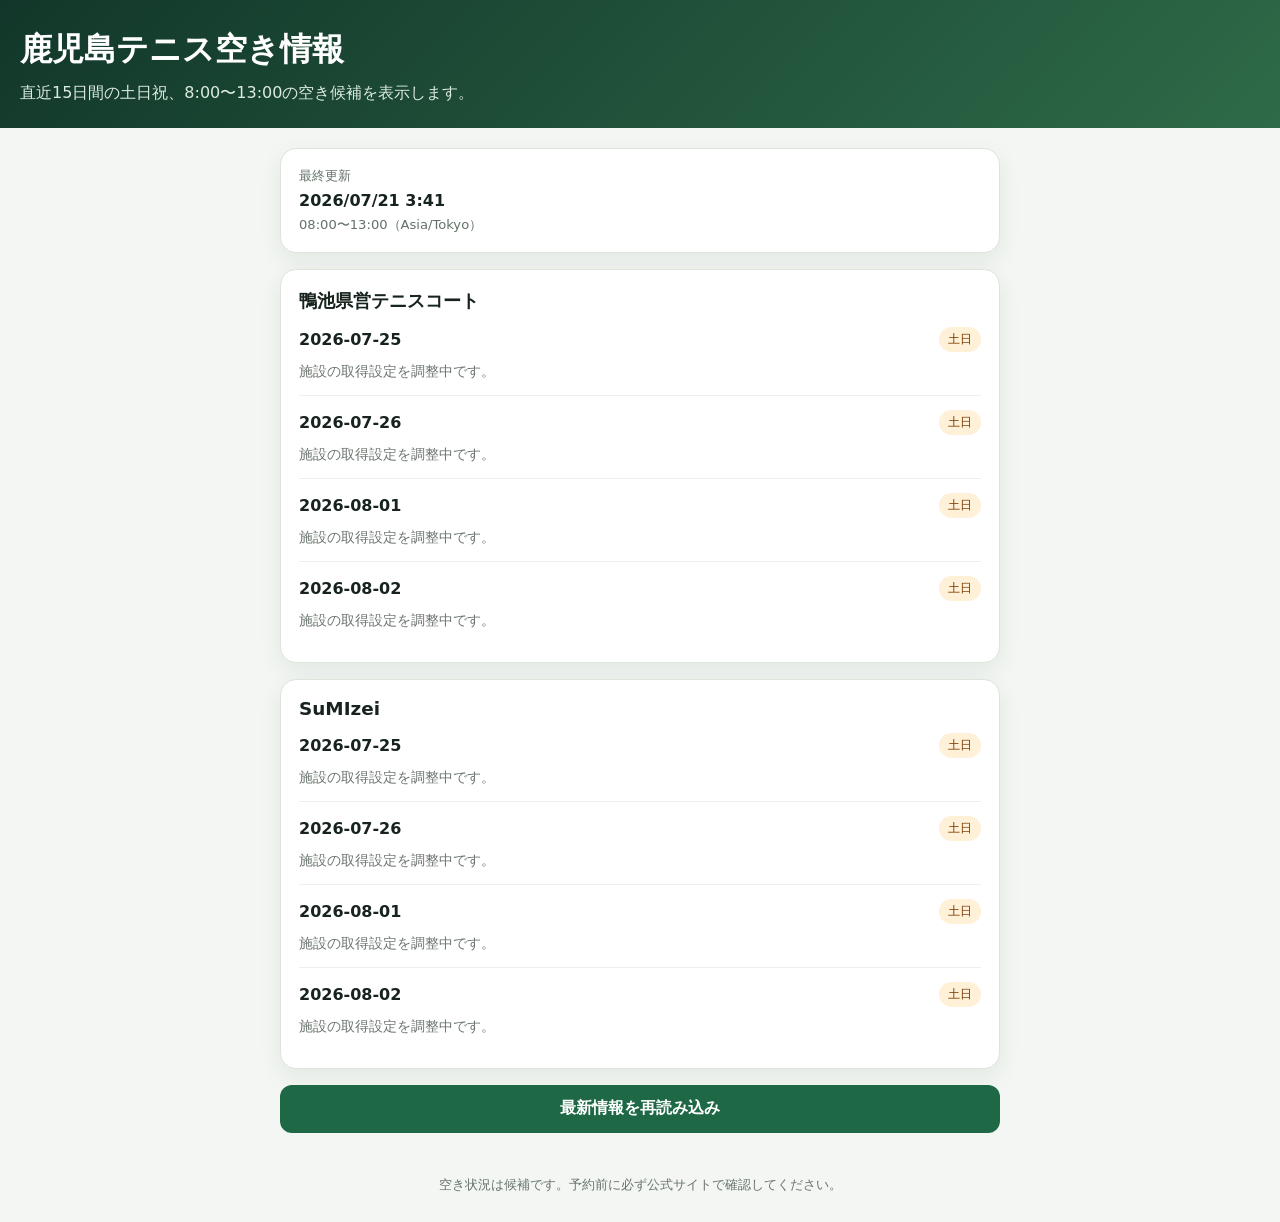
==== index.html @ cabf70a2 "feat: add availability monitoring foundation" ====
<!doctype html>
<html lang="ja">
  <head>
    <meta charset="utf-8">
    <meta name="viewport" content="width=device-width, initial-scale=1">
    <meta name="theme-color" content="#12372a">
    <title>鹿児島テニス空き情報</title>
    <style>
      :root {
        color-scheme: light;
        font-family: system-ui, -apple-system, BlinkMacSystemFont, "Segoe UI", sans-serif;
        background: #f3f6f2;
        color: #17231d;
      }

      * { box-sizing: border-box; }
      body { margin: 0; }
      header {
        padding: 28px 20px 22px;
        color: white;
        background: linear-gradient(135deg, #12372a, #2e6a48);
      }
      h1 { margin: 0 0 8px; font-size: clamp(1.45rem, 6vw, 2rem); }
      header p { margin: 0; color: #dcebe1; line-height: 1.6; }
      main { width: min(100% - 28px, 720px); margin: 20px auto 44px; }
      .summary, .facility, .notice {
        margin-bottom: 16px;
        padding: 18px;
        border: 1px solid #dce4dc;
        border-radius: 16px;
        background: white;
        box-shadow: 0 8px 24px rgb(18 55 42 / 7%);
      }
      .summary { display: grid; gap: 6px; }
      .label { color: #637168; font-size: .82rem; }
      .facility h2 { margin: 0 0 14px; font-size: 1.15rem; }
      .date-block { padding: 14px 0; border-top: 1px solid #edf0ed; }
      .date-block:first-of-type { padding-top: 0; border-top: 0; }
      .date-title { display: flex; align-items: center; justify-content: space-between; gap: 8px; }
      .date-title h3 { margin: 0; font-size: 1rem; }
      .badge {
        flex: none;
        padding: 4px 9px;
        border-radius: 999px;
        color: #7a3b00;
        background: #fff0d8;
        font-size: .75rem;
      }
      .slots { display: grid; gap: 8px; margin-top: 10px; }
      .slot {
        display: block;
        padding: 12px;
        border-radius: 12px;
        color: #12372a;
        background: #eaf6ed;
        text-decoration: none;
      }
      .slot strong { display: block; margin-bottom: 4px; }
      .empty, .status { margin: 10px 0 0; color: #6c756f; font-size: .9rem; }
      .error { color: #a52828; }
      button {
        width: 100%;
        min-height: 48px;
        border: 0;
        border-radius: 12px;
        color: white;
        background: #1f6845;
        font: inherit;
        font-weight: 700;
        cursor: pointer;
      }
      footer { padding: 0 20px 28px; color: #69746d; text-align: center; font-size: .8rem; }
    </style>
  </head>
  <body>
    <header>
      <h1>鹿児島テニス空き情報</h1>
      <p>直近15日間の土日祝、8:00〜13:00の空き候補を表示します。</p>
    </header>
    <main>
      <section class="summary" aria-live="polite">
        <span class="label">最終更新</span>
        <strong id="updated">読み込み中…</strong>
        <span id="window" class="label"></span>
      </section>
      <div id="content"></div>
      <button id="reload" type="button">最新情報を再読み込み</button>
    </main>
    <footer>空き状況は候補です。予約前に必ず公式サイトで確認してください。</footer>

    <script>
      const content = document.querySelector("#content");
      const updated = document.querySelector("#updated");
      const windowLabel = document.querySelector("#window");

      function element(tag, className, text) {
        const node = document.createElement(tag);
        if (className) node.className = className;
        if (text !== undefined) node.textContent = text;
        return node;
      }

      function renderDate(dateEntry) {
        const block = element("section", "date-block");
        const heading = element("div", "date-title");
        heading.append(element("h3", "", dateEntry.date));
        heading.append(element(
          "span",
          "badge",
          dateEntry.holiday_name || (dateEntry.day_type === "weekend" ? "土日" : "対象日")
        ));
        block.append(heading);

        if (dateEntry.status === "error") {
          block.append(element("p", "status error", `取得エラー: ${dateEntry.message || "詳細不明"}`));
          return block;
        }
        if (dateEntry.status === "selector_pending") {
          block.append(element("p", "status", "施設の取得設定を調整中です。"));
          return block;
        }
        if (!dateEntry.slots?.length) {
          block.append(element("p", "empty", "対象時間帯の空き候補はありません。"));
          return block;
        }

        const slots = element("div", "slots");
        dateEntry.slots.forEach((slot) => {
          const link = element("a", "slot");
          link.href = slot.booking_url;
          link.target = "_blank";
          link.rel = "noopener noreferrer";
          link.append(element("strong", "", `${slot.start}〜${slot.end}`));
          link.append(document.createTextNode(slot.court || "コート情報を見る"));
          slots.append(link);
        });
        block.append(slots);
        return block;
      }

      function render(data) {
        content.replaceChildren();
        updated.textContent = data.generated_at
          ? new Intl.DateTimeFormat("ja-JP", { dateStyle: "medium", timeStyle: "short" })
              .format(new Date(data.generated_at))
          : "まだ更新されていません";
        windowLabel.textContent = `${data.window.start}〜${data.window.end}（${data.window.timezone}）`;

        data.facilities.forEach((facility) => {
          const card = element("article", "facility");
          card.append(element("h2", "", facility.name));
          if (!facility.dates?.length) {
            card.append(element("p", "empty", "対象日のデータはまだありません。"));
          } else {
            facility.dates.forEach((entry) => card.append(renderDate(entry)));
          }
          content.append(card);
        });
      }

      async function loadAvailability() {
        updated.textContent = "読み込み中…";
        try {
          const response = await fetch(`data/availability.json?t=${Date.now()}`, { cache: "no-store" });
          if (!response.ok) throw new Error(`HTTP ${response.status}`);
          render(await response.json());
        } catch (error) {
          content.replaceChildren(element("p", "notice error", `データを読み込めませんでした: ${error.message}`));
          updated.textContent = "取得失敗";
        }
      }

      document.querySelector("#reload").addEventListener("click", loadAvailability);
      loadAvailability();
    </script>
  </body>
</html>
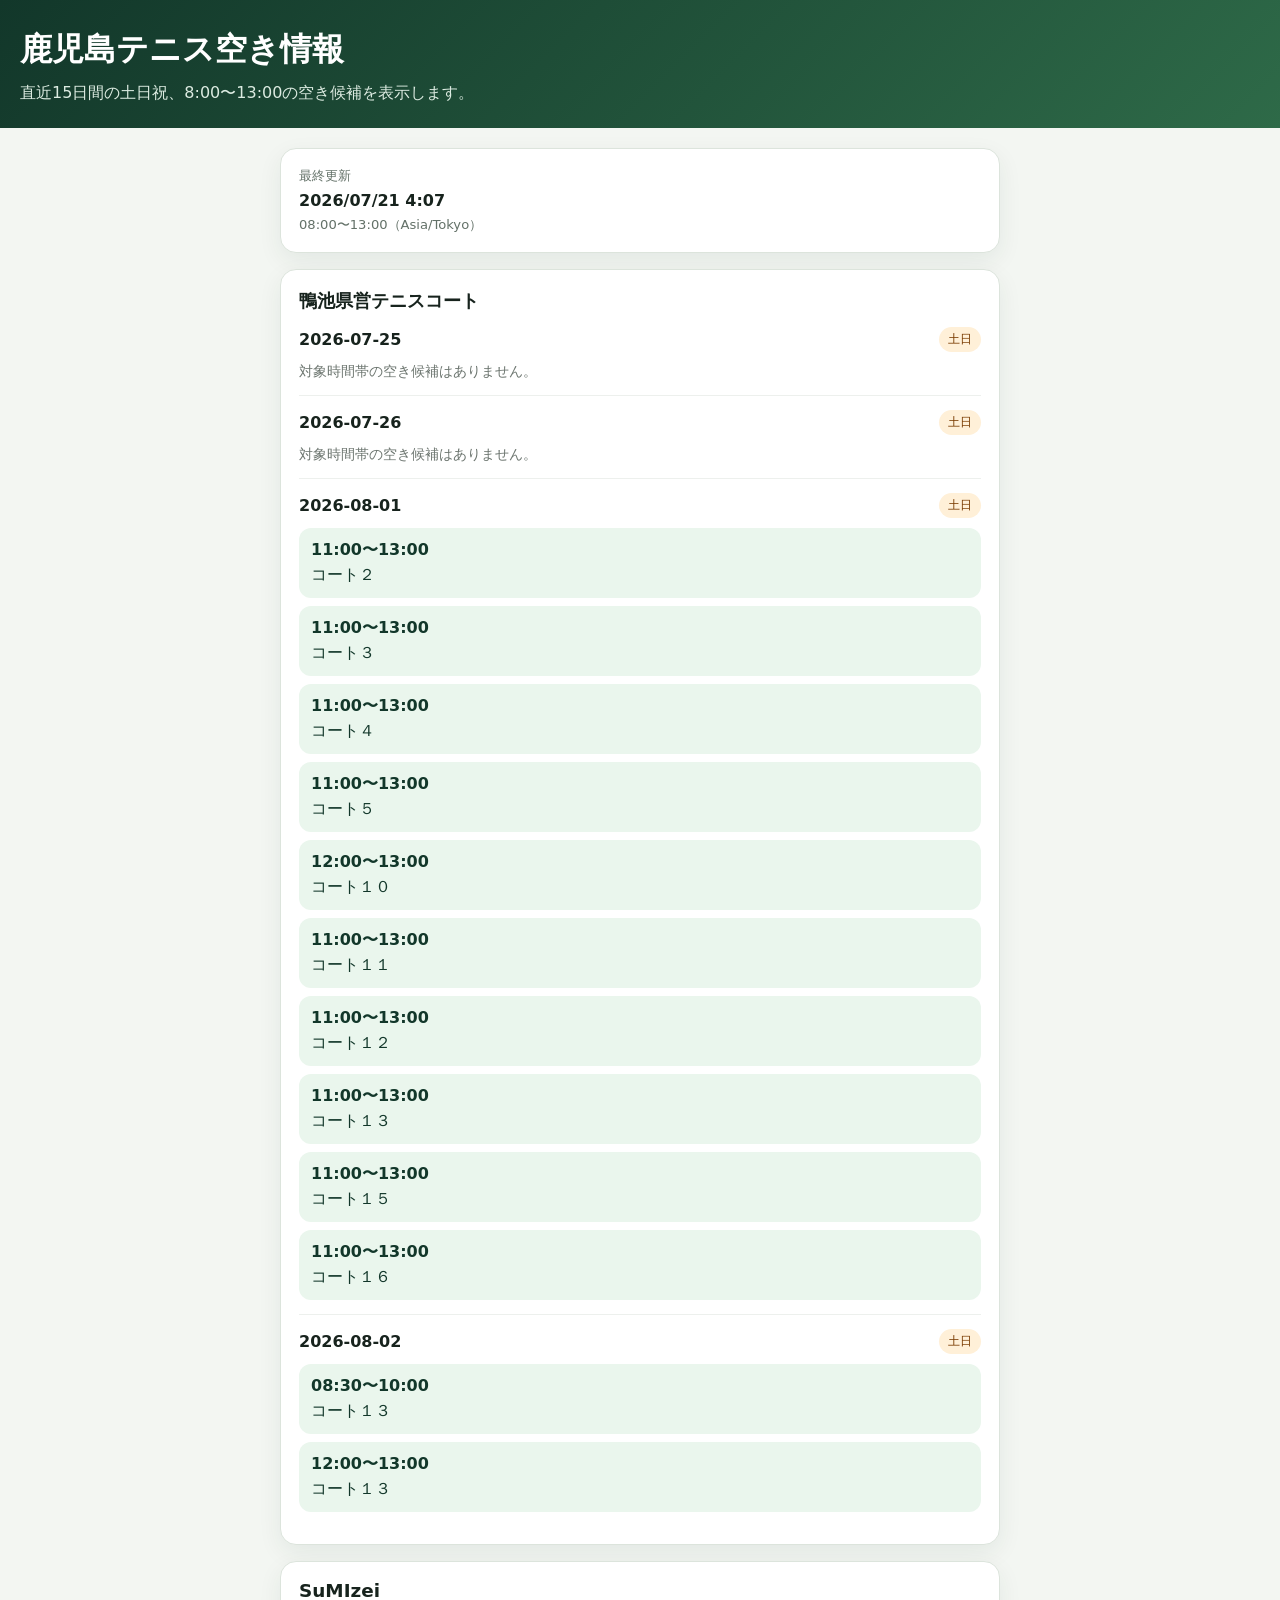
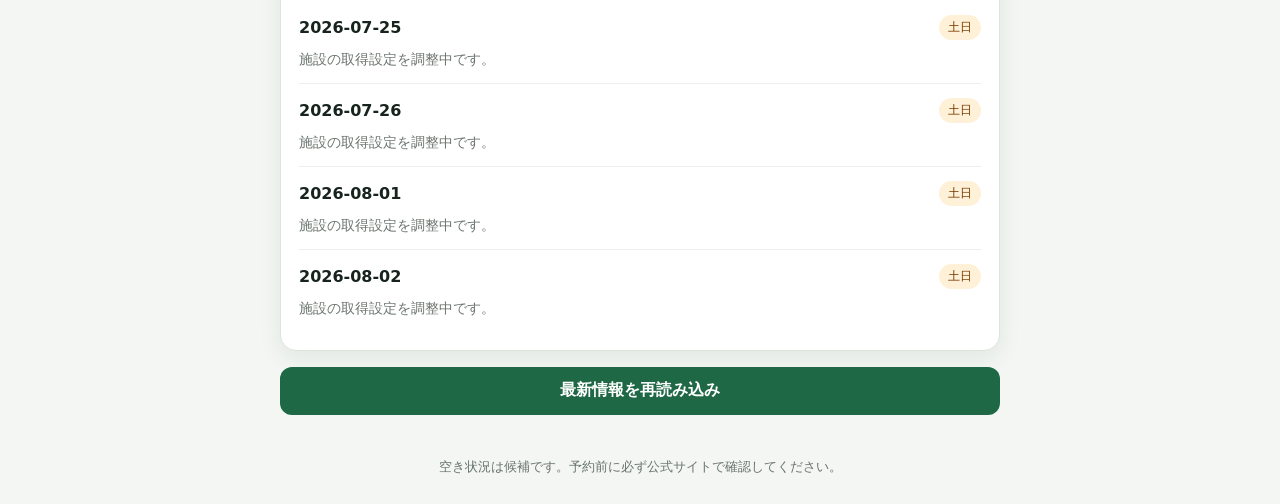
==== commit 9c52e037: "feat: implement Kamoike prefectural scraper" ====
--- a/index.html
+++ b/index.html
@@ -112,26 +112,37 @@
         block.append(heading);
 
         if (dateEntry.status === "error") {
-          block.append(element("p", "status error", `取得エラー: ${dateEntry.message || "詳細不明"}`));
+          block.append(element(
+            "p",
+            "status error",
+            `取得エラー: ${dateEntry.error_message || dateEntry.message || "詳細不明"}`
+          ));
           return block;
         }
         if (dateEntry.status === "selector_pending") {
           block.append(element("p", "status", "施設の取得設定を調整中です。"));
           return block;
         }
-        if (!dateEntry.slots?.length) {
+        const availability = dateEntry.availability || dateEntry.slots || [];
+        if (!availability.length) {
           block.append(element("p", "empty", "対象時間帯の空き候補はありません。"));
           return block;
         }
 
         const slots = element("div", "slots");
-        dateEntry.slots.forEach((slot) => {
+        availability.forEach((slot) => {
           const link = element("a", "slot");
-          link.href = slot.booking_url;
+          link.href = slot.reservation_url || slot.booking_url;
           link.target = "_blank";
           link.rel = "noopener noreferrer";
-          link.append(element("strong", "", `${slot.start}〜${slot.end}`));
-          link.append(document.createTextNode(slot.court || "コート情報を見る"));
+          link.append(element(
+            "strong",
+            "",
+            `${slot.start_time || slot.start}〜${slot.end_time || slot.end}`
+          ));
+          link.append(document.createTextNode(
+            slot.court_name || slot.court || "コート情報を見る"
+          ));
           slots.append(link);
         });
         block.append(slots);
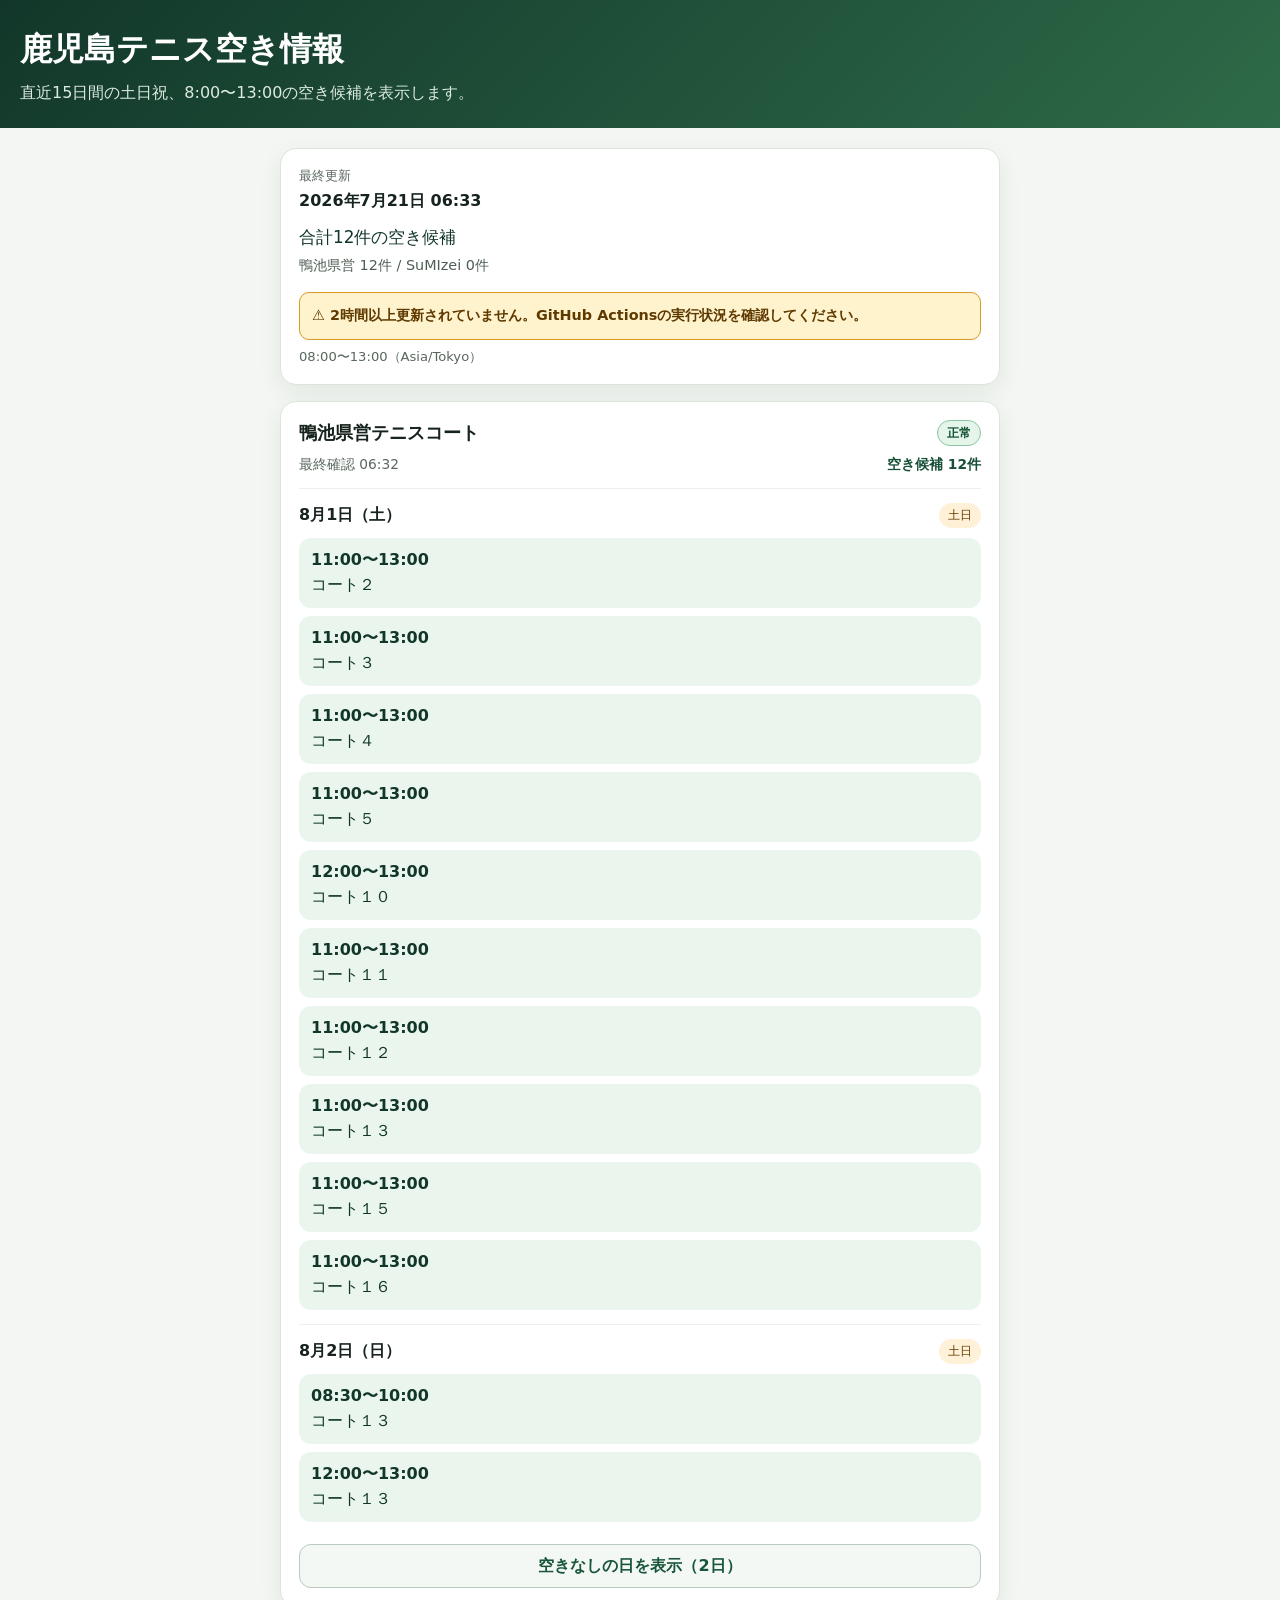
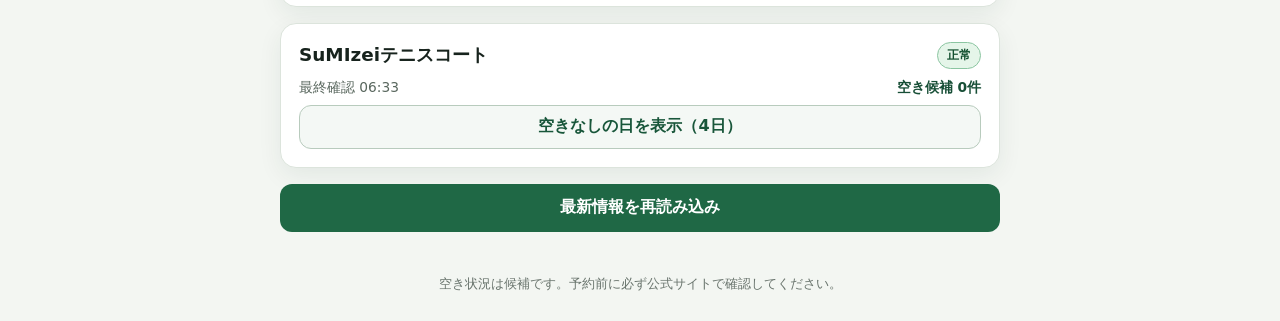
==== commit 3d1ffa00: "feat: improve availability page usability" ====
--- a/index.html
+++ b/index.html
@@ -14,7 +14,7 @@
       }
 
       * { box-sizing: border-box; }
-      body { margin: 0; }
+      body { margin: 0; overflow-x: hidden; }
       header {
         padding: 28px 20px 22px;
         color: white;
@@ -22,8 +22,9 @@
       }
       h1 { margin: 0 0 8px; font-size: clamp(1.45rem, 6vw, 2rem); }
       header p { margin: 0; color: #dcebe1; line-height: 1.6; }
-      main { width: min(100% - 28px, 720px); margin: 20px auto 44px; }
+      main { width: min(calc(100% - 28px), 720px); margin: 20px auto 44px; }
       .summary, .facility, .notice {
+        min-width: 0;
         margin-bottom: 16px;
         padding: 18px;
         border: 1px solid #dce4dc;
@@ -32,32 +33,77 @@
         box-shadow: 0 8px 24px rgb(18 55 42 / 7%);
       }
       .summary { display: grid; gap: 6px; }
-      .label { color: #637168; font-size: .82rem; }
-      .facility h2 { margin: 0 0 14px; font-size: 1.15rem; }
+      .label { color: #59675e; font-size: .82rem; }
+      .summary-count { margin: 8px 0 0; color: #12372a; font-size: 1.05rem; }
+      .summary-breakdown { margin: 0; color: #4f5e54; font-size: .9rem; line-height: 1.5; }
+      .freshness-warning {
+        margin: 10px 0 2px;
+        padding: 12px;
+        border: 1px solid #d89a21;
+        border-radius: 10px;
+        color: #5f3a00;
+        background: #fff3cd;
+        font-size: .9rem;
+        font-weight: 700;
+        line-height: 1.5;
+      }
+      .freshness-warning[hidden] { display: none; }
+      .facility-header { display: flex; align-items: flex-start; justify-content: space-between; gap: 12px; }
+      .facility-header h2 { min-width: 0; margin: 0; font-size: 1.15rem; overflow-wrap: anywhere; }
+      .facility-summary {
+        display: flex;
+        flex-wrap: wrap;
+        justify-content: space-between;
+        gap: 6px 12px;
+        margin-top: 10px;
+        color: #59675e;
+        font-size: .86rem;
+      }
+      .availability-count { color: #184f37; }
+      .status-badge {
+        flex: none;
+        padding: 5px 9px;
+        border: 1px solid transparent;
+        border-radius: 999px;
+        font-size: .76rem;
+        font-weight: 700;
+        line-height: 1.2;
+      }
+      .status-normal { border-color: #8bc5a1; color: #12502f; background: #e5f5e9; }
+      .status-partial-error, .status-selector-pending {
+        border-color: #e2ae4b;
+        color: #684000;
+        background: #fff1cf;
+      }
+      .status-error { border-color: #e0a2a2; color: #842020; background: #fde7e7; }
       .date-block { padding: 14px 0; border-top: 1px solid #edf0ed; }
-      .date-block:first-of-type { padding-top: 0; border-top: 0; }
+      .facility-summary + .date-block,
+      .facility-summary + .empty-days-container > .date-block:first-child { margin-top: 14px; }
       .date-title { display: flex; align-items: center; justify-content: space-between; gap: 8px; }
       .date-title h3 { margin: 0; font-size: 1rem; }
       .badge {
         flex: none;
         padding: 4px 9px;
         border-radius: 999px;
-        color: #7a3b00;
+        color: #684000;
         background: #fff0d8;
         font-size: .75rem;
       }
       .slots { display: grid; gap: 8px; margin-top: 10px; }
       .slot {
         display: block;
+        min-width: 0;
         padding: 12px;
         border-radius: 12px;
         color: #12372a;
         background: #eaf6ed;
         text-decoration: none;
-      }
+        overflow-wrap: anywhere;
+      }
+      .slot:hover { background: #dff0e4; }
       .slot strong { display: block; margin-bottom: 4px; }
-      .empty, .status { margin: 10px 0 0; color: #6c756f; font-size: .9rem; }
-      .error { color: #a52828; }
+      .empty, .status { margin: 10px 0 0; color: #5e6962; font-size: .9rem; line-height: 1.5; }
+      .error { color: #982525; }
       button {
         width: 100%;
         min-height: 48px;
@@ -69,7 +115,23 @@
         font-weight: 700;
         cursor: pointer;
       }
+      button:hover { background: #18583a; }
+      button:disabled { cursor: wait; opacity: .7; }
+      button:focus-visible, .slot:focus-visible { outline: 3px solid #e1a72f; outline-offset: 3px; }
+      .empty-days-toggle {
+        min-height: 44px;
+        margin-top: 8px;
+        border: 1px solid #b8cbbd;
+        color: #18563a;
+        background: #f4f8f5;
+      }
+      .empty-days-toggle:hover { background: #e8f1eb; }
+      .empty-days-container[hidden] { display: none; }
       footer { padding: 0 20px 28px; color: #69746d; text-align: center; font-size: .8rem; }
+
+      @media (prefers-reduced-motion: reduce) {
+        *, *::before, *::after { scroll-behavior: auto !important; transition: none !important; }
+      }
     </style>
   </head>
   <body>
@@ -78,9 +140,12 @@
       <p>直近15日間の土日祝、8:00〜13:00の空き候補を表示します。</p>
     </header>
     <main>
-      <section class="summary" aria-live="polite">
+      <section class="summary">
         <span class="label">最終更新</span>
         <strong id="updated">読み込み中…</strong>
+        <p id="total-availability" class="summary-count"></p>
+        <p id="facility-counts" class="summary-breakdown"></p>
+        <p id="freshness-warning" class="freshness-warning" aria-live="polite" role="status" hidden></p>
         <span id="window" class="label"></span>
       </section>
       <div id="content"></div>
@@ -88,10 +153,160 @@
     </main>
     <footer>空き状況は候補です。予約前に必ず公式サイトで確認してください。</footer>
 
+    <script id="page-utils">
+      globalThis.AvailabilityPage = (() => {
+        "use strict";
+
+        const FRESHNESS_DELAYED_MINUTES = 60;
+        const FRESHNESS_STALE_MINUTES = 120;
+        const JAPANESE_WEEKDAYS = ["日", "月", "火", "水", "木", "金", "土"];
+
+        function availabilityForDate(dateEntry) {
+          if (!dateEntry || dateEntry.status !== "success") return [];
+          const slots = dateEntry.availability || dateEntry.slots;
+          return Array.isArray(slots) ? slots : [];
+        }
+
+        function countAvailability(facility) {
+          const dates = Array.isArray(facility?.dates) ? facility.dates : [];
+          return dates.reduce((total, entry) => total + availabilityForDate(entry).length, 0);
+        }
+
+        function summarizeFacility(facility) {
+          const dates = Array.isArray(facility?.dates) ? facility.dates : [];
+          const successCount = dates.filter((entry) => entry.status === "success").length;
+          const errorCount = dates.filter((entry) => entry.status === "error").length;
+          const selectorPendingCount = dates.filter((entry) => entry.status === "selector_pending").length;
+          let status = "normal";
+          let statusLabel = "正常";
+
+          if (selectorPendingCount > 0) {
+            status = "selector_pending";
+            statusLabel = "設定調整中";
+          } else if (!dates.length || errorCount === dates.length) {
+            status = "error";
+            statusLabel = "取得エラー";
+          } else if (errorCount > 0 || successCount !== dates.length) {
+            status = "partial_error";
+            statusLabel = "一部取得エラー";
+          }
+
+          const checkedEntries = dates
+            .map((entry) => ({ value: entry.checked_at, time: Date.parse(entry.checked_at) }))
+            .filter((entry) => entry.value && Number.isFinite(entry.time));
+          const latest = checkedEntries.reduce(
+            (current, entry) => (!current || entry.time > current.time ? entry : current),
+            null
+          );
+
+          return {
+            status,
+            statusLabel,
+            latestCheckedAt: latest?.value || null,
+            availabilityCount: countAvailability(facility),
+            successCount,
+            errorCount,
+            selectorPendingCount
+          };
+        }
+
+        function summarizeAllFacilities(data) {
+          const facilities = Array.isArray(data?.facilities) ? data.facilities : [];
+          const summaries = facilities.map((facility) => ({
+            facility,
+            summary: summarizeFacility(facility)
+          }));
+          return {
+            totalAvailability: summaries.reduce(
+              (total, item) => total + item.summary.availabilityCount,
+              0
+            ),
+            facilities: summaries
+          };
+        }
+
+        function formatJapaneseDate(dateString, holidayName) {
+          const match = /^(\d{4})-(\d{2})-(\d{2})$/.exec(dateString || "");
+          if (!match) return dateString || "日付不明";
+          const year = Number(match[1]);
+          const month = Number(match[2]);
+          const day = Number(match[3]);
+          const date = new Date(Date.UTC(year, month - 1, day));
+          if (
+            date.getUTCFullYear() !== year ||
+            date.getUTCMonth() !== month - 1 ||
+            date.getUTCDate() !== day
+          ) return dateString;
+          const weekday = JAPANESE_WEEKDAYS[date.getUTCDay()];
+          const parenthetical = holidayName ? `${weekday}・${holidayName}` : weekday;
+          return `${month}月${day}日（${parenthetical}）`;
+        }
+
+        function getFreshnessStatus(generatedAt, now = new Date()) {
+          const generatedTime = Date.parse(generatedAt);
+          const nowTime = now instanceof Date ? now.getTime() : new Date(now).getTime();
+          if (!generatedAt || !Number.isFinite(generatedTime) || !Number.isFinite(nowTime)) {
+            return {
+              level: "unknown",
+              ageMinutes: null,
+              message: "⚠ 最終更新時刻を確認できません。GitHub Actionsの実行状況を確認してください。"
+            };
+          }
+
+          const ageMinutes = Math.max(0, (nowTime - generatedTime) / 60000);
+          if (ageMinutes <= FRESHNESS_DELAYED_MINUTES) {
+            return { level: "fresh", ageMinutes, message: "" };
+          }
+          if (ageMinutes <= FRESHNESS_STALE_MINUTES) {
+            return {
+              level: "delayed",
+              ageMinutes,
+              message: "⚠ 更新が遅れています。GitHub Actionsの実行状況を確認してください。"
+            };
+          }
+          return {
+            level: "stale",
+            ageMinutes,
+            message: "⚠ 2時間以上更新されていません。GitHub Actionsの実行状況を確認してください。"
+          };
+        }
+
+        function partitionFacilityDates(facility) {
+          const dates = Array.isArray(facility?.dates) ? facility.dates : [];
+          return dates.reduce((parts, entry) => {
+            const isCollapsible = entry.status === "success" && availabilityForDate(entry).length === 0;
+            parts[isCollapsible ? "emptySuccess" : "alwaysVisible"].push(entry);
+            return parts;
+          }, { alwaysVisible: [], emptySuccess: [] });
+        }
+
+        return Object.freeze({
+          FRESHNESS_DELAYED_MINUTES,
+          FRESHNESS_STALE_MINUTES,
+          countAvailability,
+          summarizeFacility,
+          summarizeAllFacilities,
+          formatJapaneseDate,
+          getFreshnessStatus,
+          partitionFacilityDates
+        });
+      })();
+    </script>
     <script>
       const content = document.querySelector("#content");
       const updated = document.querySelector("#updated");
       const windowLabel = document.querySelector("#window");
+      const totalAvailability = document.querySelector("#total-availability");
+      const facilityCounts = document.querySelector("#facility-counts");
+      const freshnessWarning = document.querySelector("#freshness-warning");
+      const reloadButton = document.querySelector("#reload");
+      const {
+        summarizeFacility,
+        summarizeAllFacilities,
+        formatJapaneseDate,
+        getFreshnessStatus,
+        partitionFacilityDates
+      } = globalThis.AvailabilityPage;
 
       function element(tag, className, text) {
         const node = document.createElement(tag);
@@ -100,14 +315,39 @@
         return node;
       }
 
+      function formatTime(dateString) {
+        if (!dateString || !Number.isFinite(Date.parse(dateString))) return "時刻不明";
+        return new Intl.DateTimeFormat("ja-JP", {
+          hour: "2-digit",
+          minute: "2-digit",
+          hour12: false
+        }).format(new Date(dateString));
+      }
+
+      function formatGeneratedAt(dateString) {
+        if (!dateString || !Number.isFinite(Date.parse(dateString))) return "更新時刻不明";
+        return new Intl.DateTimeFormat("ja-JP", {
+          year: "numeric",
+          month: "long",
+          day: "numeric",
+          hour: "2-digit",
+          minute: "2-digit",
+          hour12: false
+        }).format(new Date(dateString));
+      }
+
+      function shortFacilityName(name) {
+        return (name || "施設名不明").replace(/テニスコート$/, "");
+      }
+
       function renderDate(dateEntry) {
         const block = element("section", "date-block");
         const heading = element("div", "date-title");
-        heading.append(element("h3", "", dateEntry.date));
+        heading.append(element("h3", "", formatJapaneseDate(dateEntry.date, dateEntry.holiday_name)));
         heading.append(element(
           "span",
           "badge",
-          dateEntry.holiday_name || (dateEntry.day_type === "weekend" ? "土日" : "対象日")
+          dateEntry.holiday_name ? "祝日" : (dateEntry.day_type === "weekend" ? "土日" : "対象日")
         ));
         block.append(heading);
 
@@ -149,28 +389,99 @@
         return block;
       }
 
+      function renderFacility(facility, index) {
+        const summary = summarizeFacility(facility);
+        const card = element("article", "facility");
+        const header = element("div", "facility-header");
+        header.append(element("h2", "", facility.name));
+        header.append(element(
+          "span",
+          `status-badge status-${summary.status.replaceAll("_", "-")}`,
+          summary.statusLabel
+        ));
+        card.append(header);
+
+        const facilitySummary = element("div", "facility-summary");
+        facilitySummary.append(element(
+          "span",
+          "",
+          `最終確認 ${formatTime(summary.latestCheckedAt)}`
+        ));
+        facilitySummary.append(element(
+          "strong",
+          "availability-count",
+          `空き候補 ${summary.availabilityCount}件`
+        ));
+        card.append(facilitySummary);
+
+        if (!facility.dates?.length) {
+          card.append(element("p", "empty", "対象日のデータはまだありません。"));
+          return card;
+        }
+
+        const { alwaysVisible, emptySuccess } = partitionFacilityDates(facility);
+        alwaysVisible.forEach((entry) => card.append(renderDate(entry)));
+
+        if (emptySuccess.length) {
+          const containerId = `empty-days-${index}`;
+          const emptyContainer = element("div", "empty-days-container");
+          emptyContainer.id = containerId;
+          emptyContainer.hidden = true;
+          emptySuccess.forEach((entry) => emptyContainer.append(renderDate(entry)));
+          card.append(emptyContainer);
+
+          const toggle = element(
+            "button",
+            "empty-days-toggle",
+            `空きなしの日を表示（${emptySuccess.length}日）`
+          );
+          toggle.type = "button";
+          toggle.setAttribute("aria-expanded", "false");
+          toggle.setAttribute("aria-controls", containerId);
+          toggle.addEventListener("click", () => {
+            const willExpand = toggle.getAttribute("aria-expanded") !== "true";
+            toggle.setAttribute("aria-expanded", String(willExpand));
+            emptyContainer.hidden = !willExpand;
+            toggle.textContent = willExpand
+              ? "空きなしの日を隠す"
+              : `空きなしの日を表示（${emptySuccess.length}日）`;
+          });
+          card.append(toggle);
+        }
+
+        return card;
+      }
+
       function render(data) {
         content.replaceChildren();
-        updated.textContent = data.generated_at
-          ? new Intl.DateTimeFormat("ja-JP", { dateStyle: "medium", timeStyle: "short" })
-              .format(new Date(data.generated_at))
-          : "まだ更新されていません";
-        windowLabel.textContent = `${data.window.start}〜${data.window.end}（${data.window.timezone}）`;
-
-        data.facilities.forEach((facility) => {
-          const card = element("article", "facility");
-          card.append(element("h2", "", facility.name));
-          if (!facility.dates?.length) {
-            card.append(element("p", "empty", "対象日のデータはまだありません。"));
-          } else {
-            facility.dates.forEach((entry) => card.append(renderDate(entry)));
-          }
-          content.append(card);
-        });
+        updated.textContent = formatGeneratedAt(data.generated_at);
+        const allSummary = summarizeAllFacilities(data);
+        totalAvailability.textContent = allSummary.totalAvailability > 0
+          ? `合計${allSummary.totalAvailability}件の空き候補`
+          : "現在、対象時間帯の空き候補はありません";
+        facilityCounts.textContent = allSummary.facilities
+          .map(({ facility, summary }) => `${shortFacilityName(facility.name)} ${summary.availabilityCount}件`)
+          .join(" / ");
+
+        const freshness = getFreshnessStatus(data.generated_at);
+        freshnessWarning.hidden = freshness.level === "fresh";
+        freshnessWarning.textContent = freshness.message;
+        freshnessWarning.dataset.level = freshness.level;
+
+        windowLabel.textContent = data.window
+          ? `${data.window.start}〜${data.window.end}（${data.window.timezone}）`
+          : "対象時間帯不明";
+
+        const facilities = Array.isArray(data.facilities) ? data.facilities : [];
+        facilities.forEach((facility, index) => content.append(renderFacility(facility, index)));
+        if (!facilities.length) {
+          content.append(element("p", "notice error", "施設データがありません。"));
+        }
       }
 
       async function loadAvailability() {
         updated.textContent = "読み込み中…";
+        reloadButton.disabled = true;
         try {
           const response = await fetch(`data/availability.json?t=${Date.now()}`, { cache: "no-store" });
           if (!response.ok) throw new Error(`HTTP ${response.status}`);
@@ -178,10 +489,17 @@
         } catch (error) {
           content.replaceChildren(element("p", "notice error", `データを読み込めませんでした: ${error.message}`));
           updated.textContent = "取得失敗";
-        }
-      }
-
-      document.querySelector("#reload").addEventListener("click", loadAvailability);
+          totalAvailability.textContent = "";
+          facilityCounts.textContent = "";
+          freshnessWarning.hidden = false;
+          freshnessWarning.textContent = "⚠ 最新データを確認できません。再読み込みしてください。";
+          freshnessWarning.dataset.level = "unknown";
+        } finally {
+          reloadButton.disabled = false;
+        }
+      }
+
+      reloadButton.addEventListener("click", loadAvailability);
       loadAvailability();
     </script>
   </body>
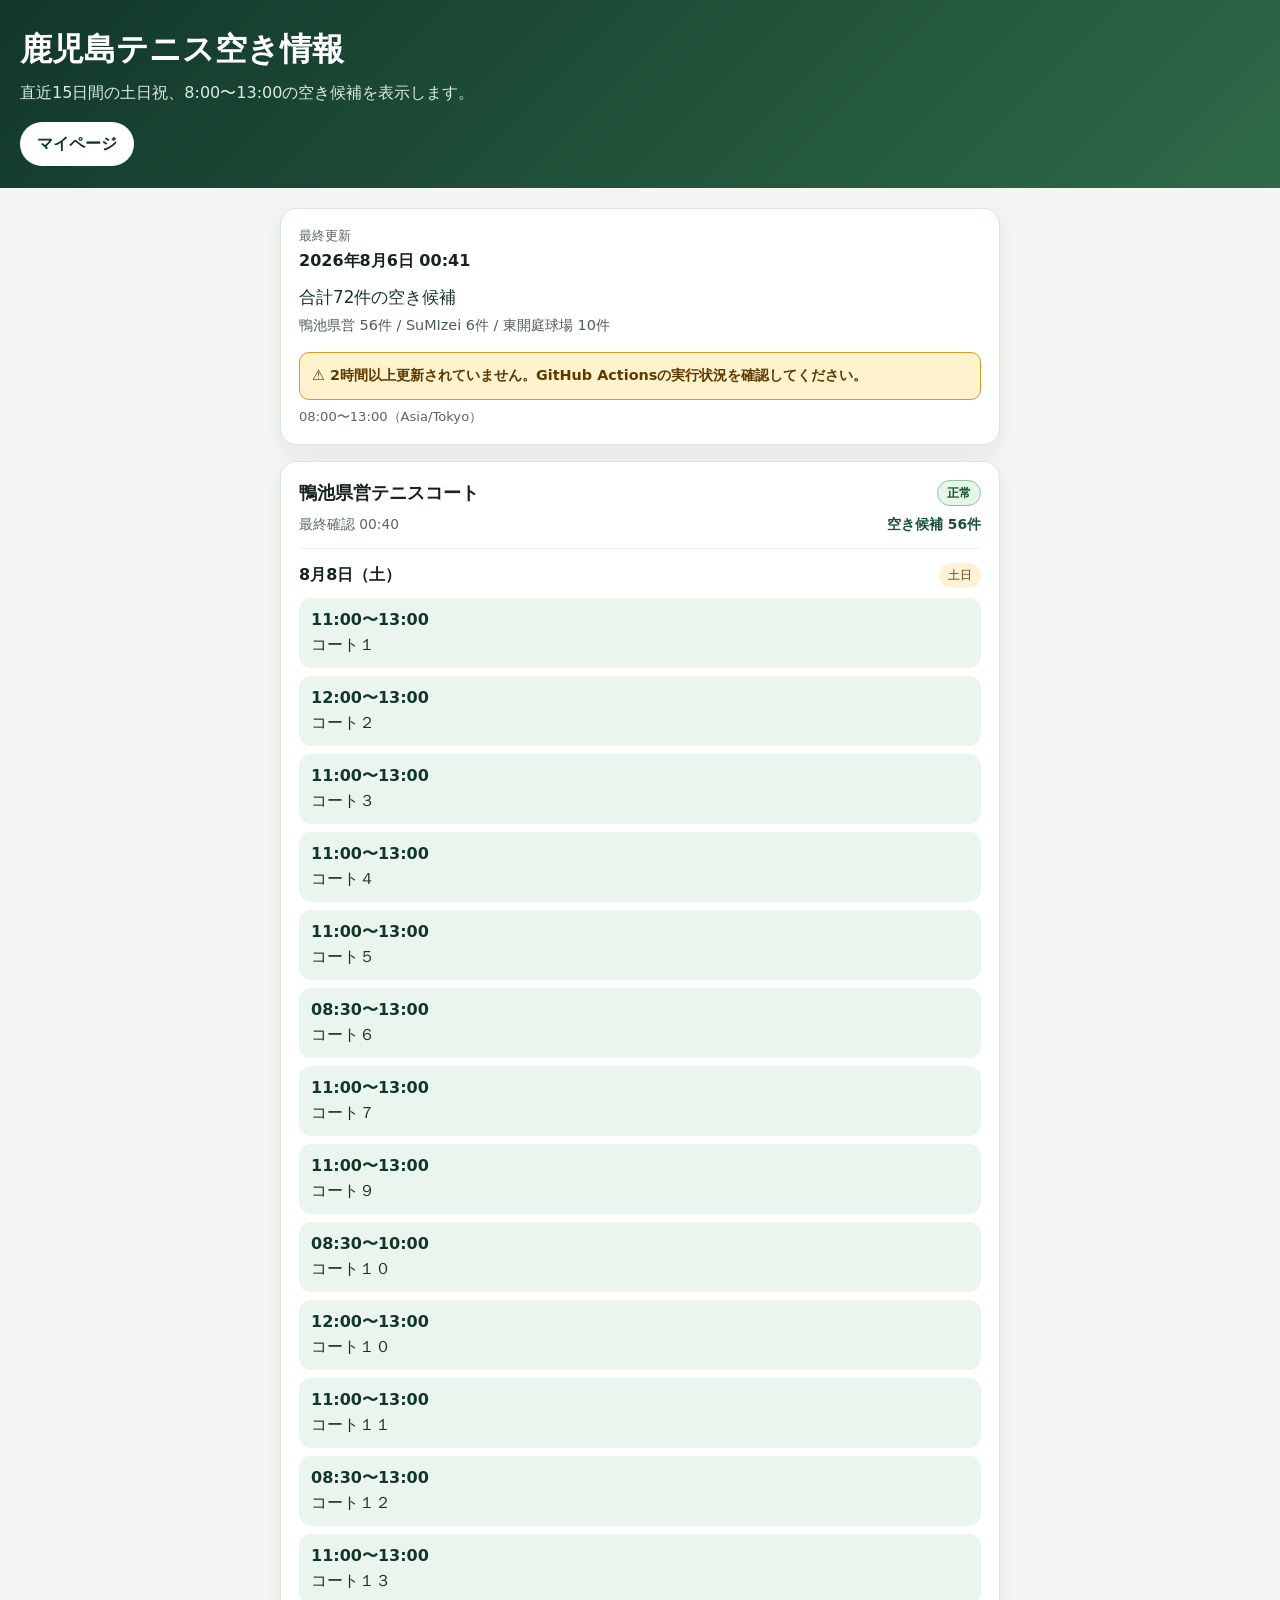
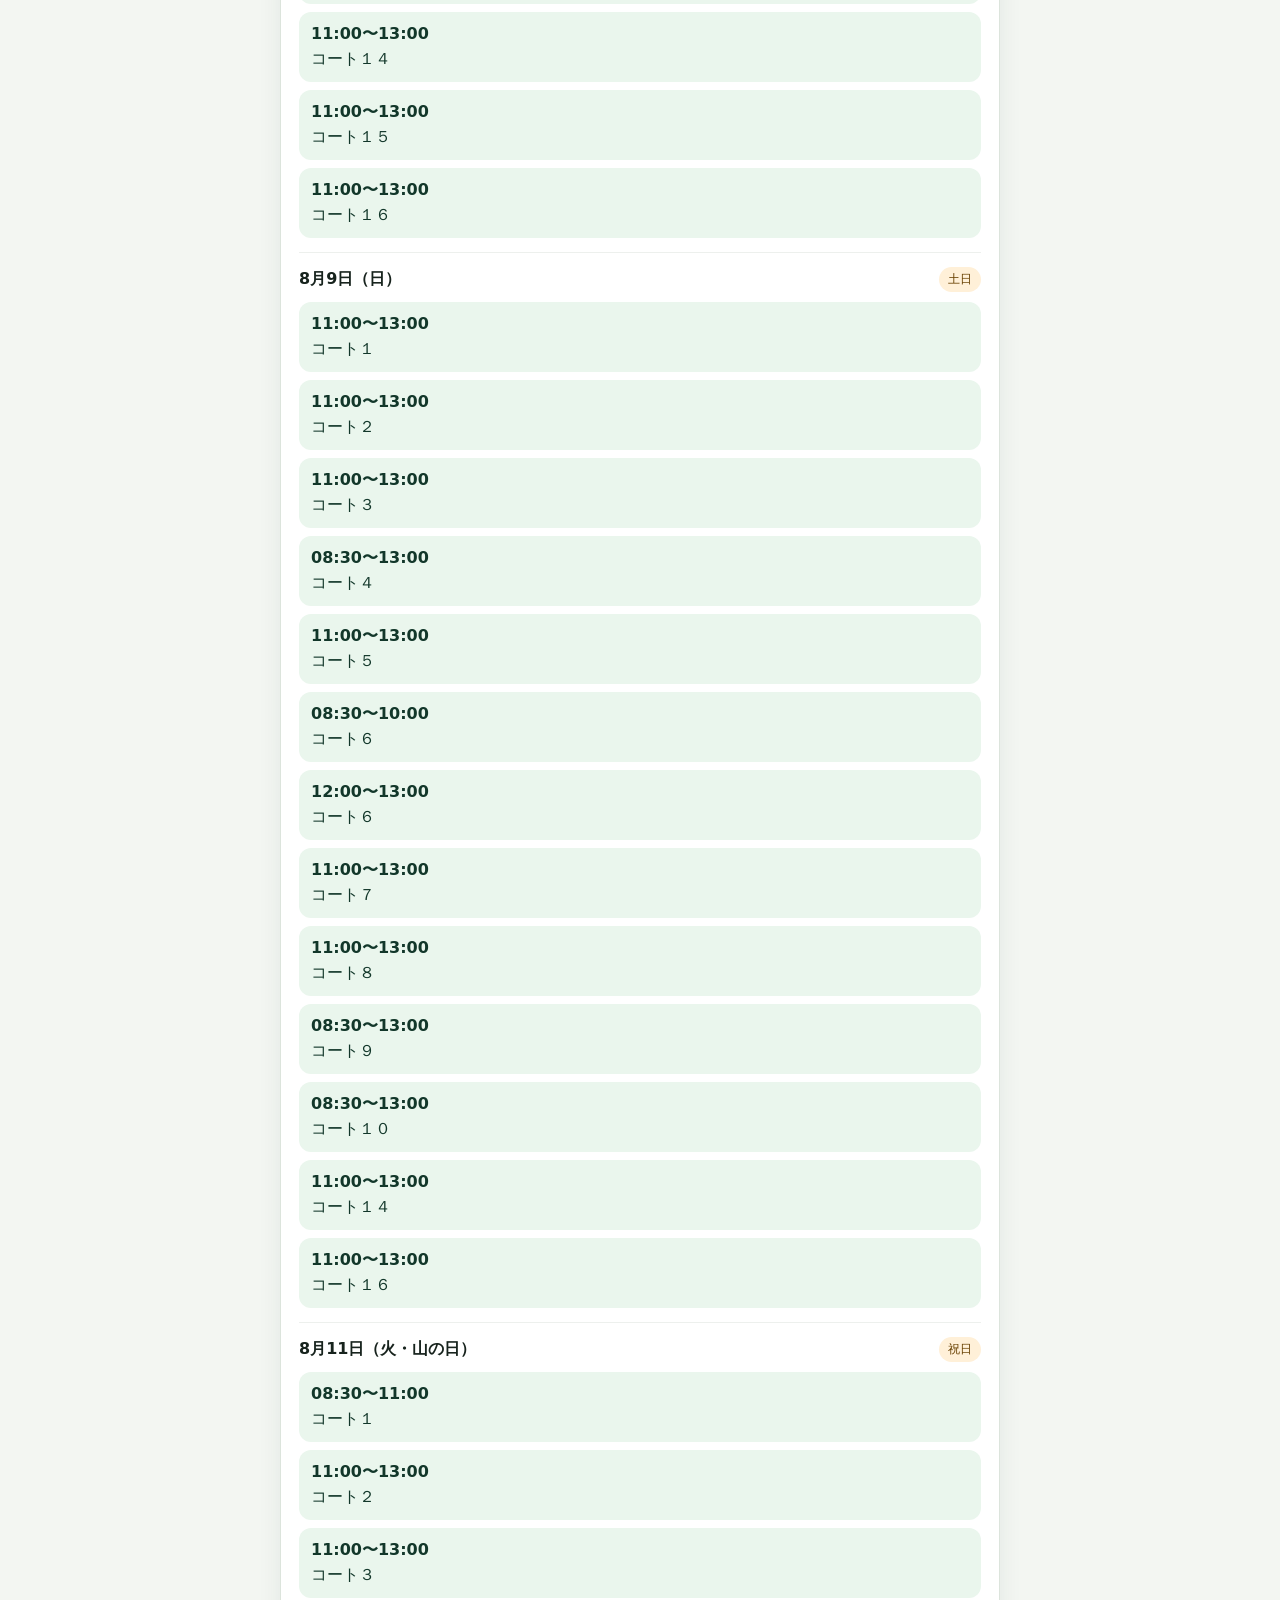
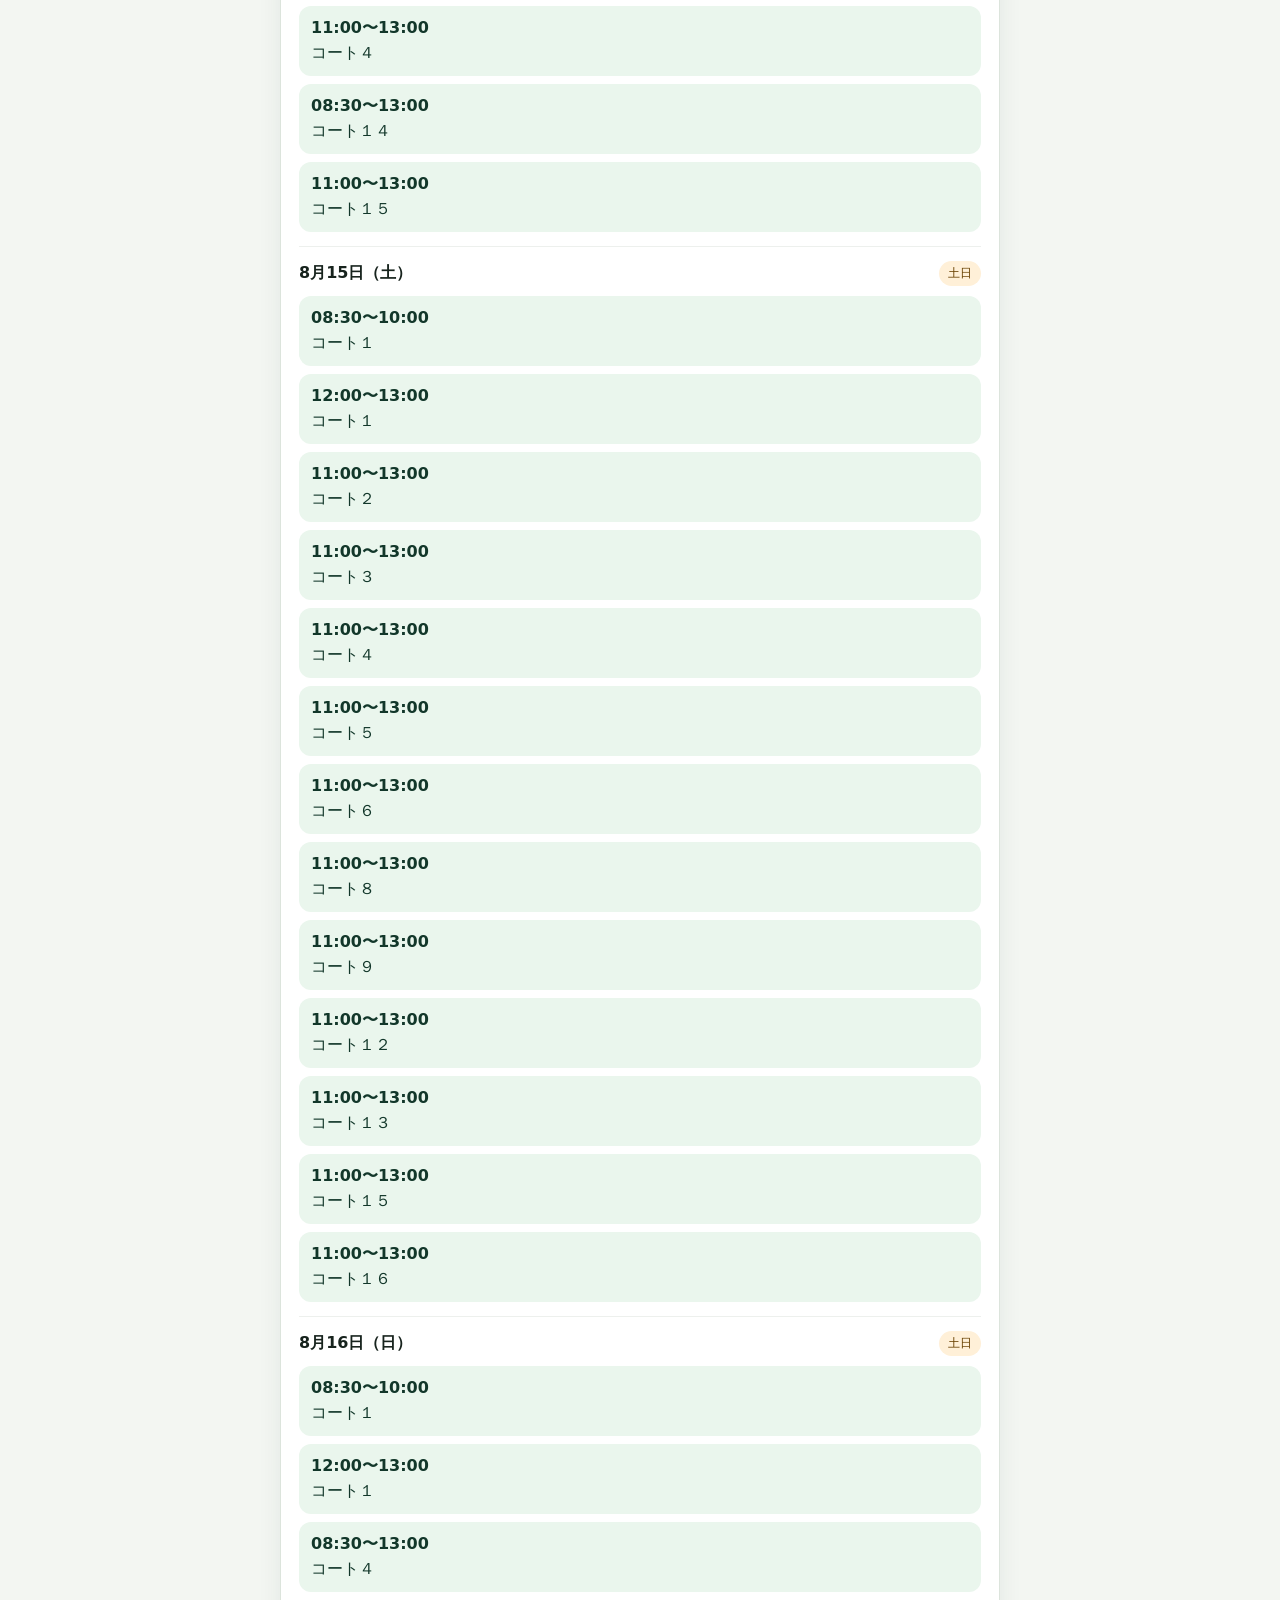
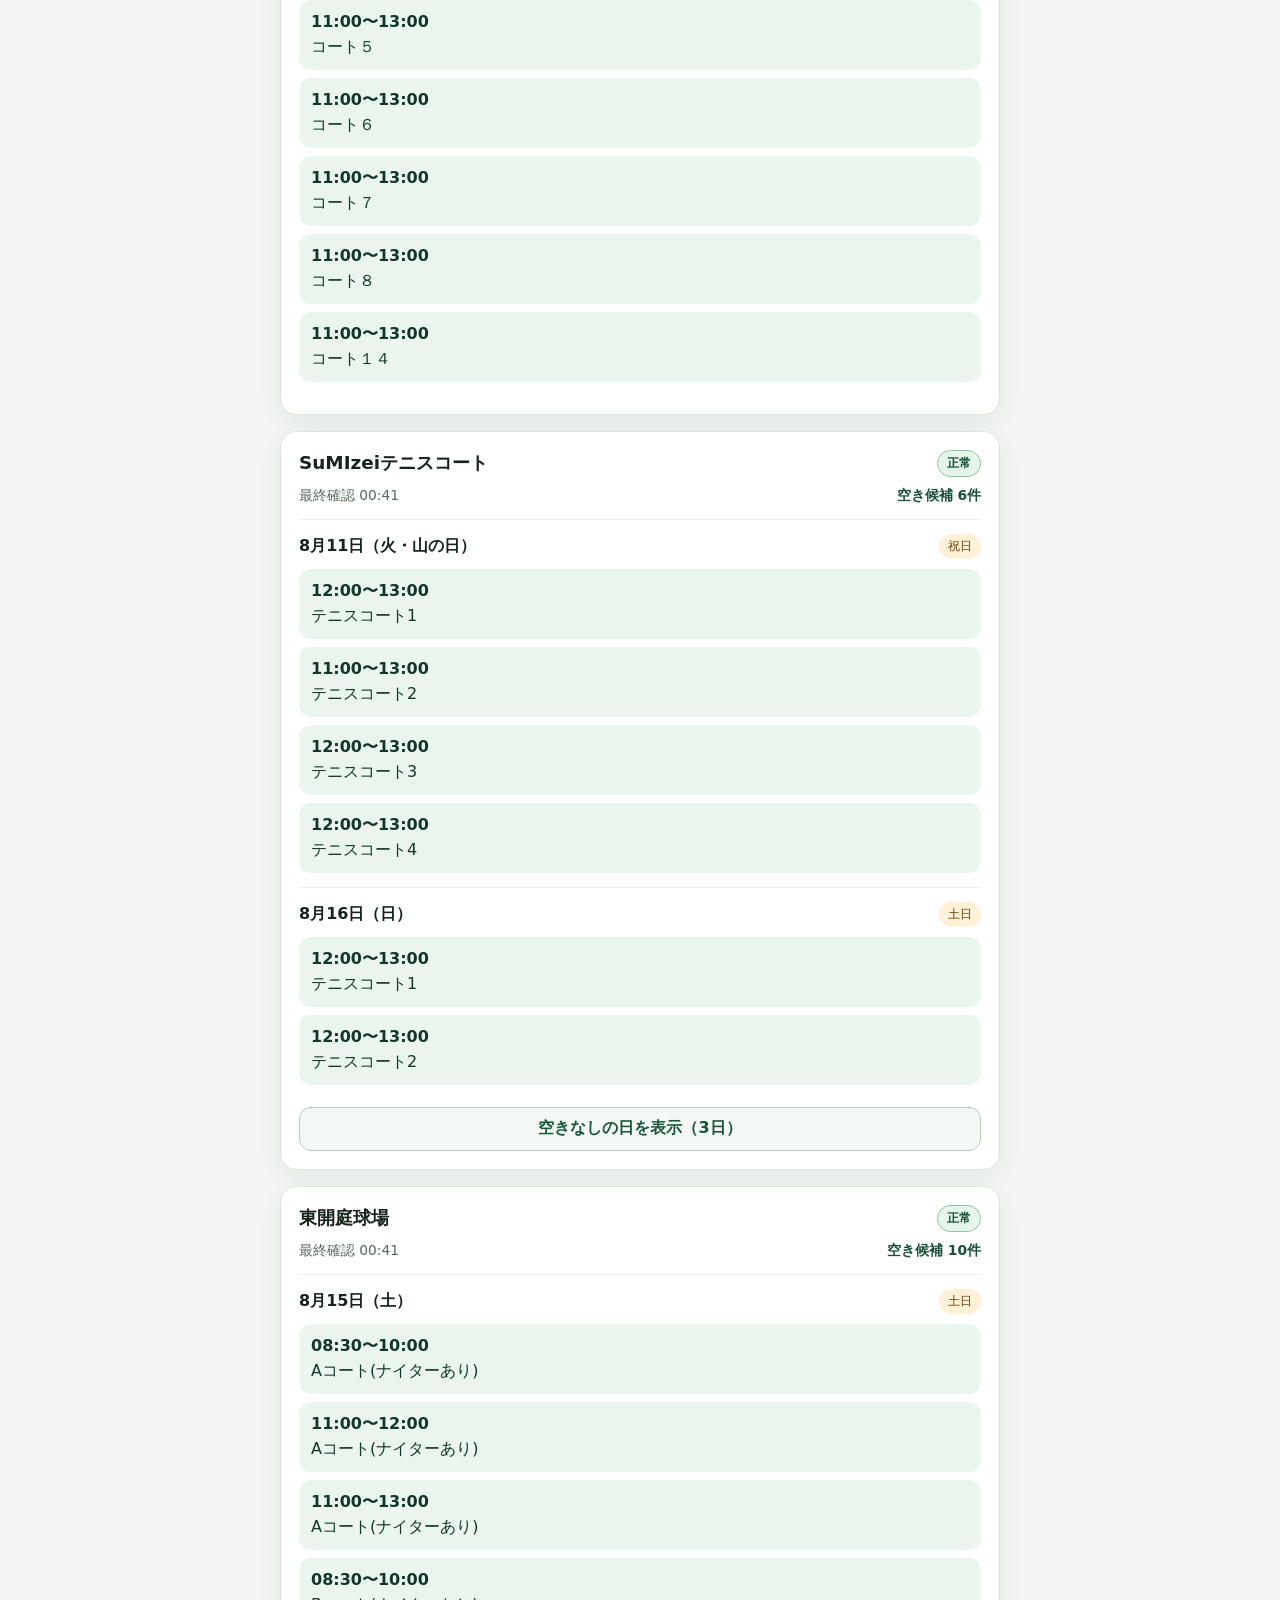
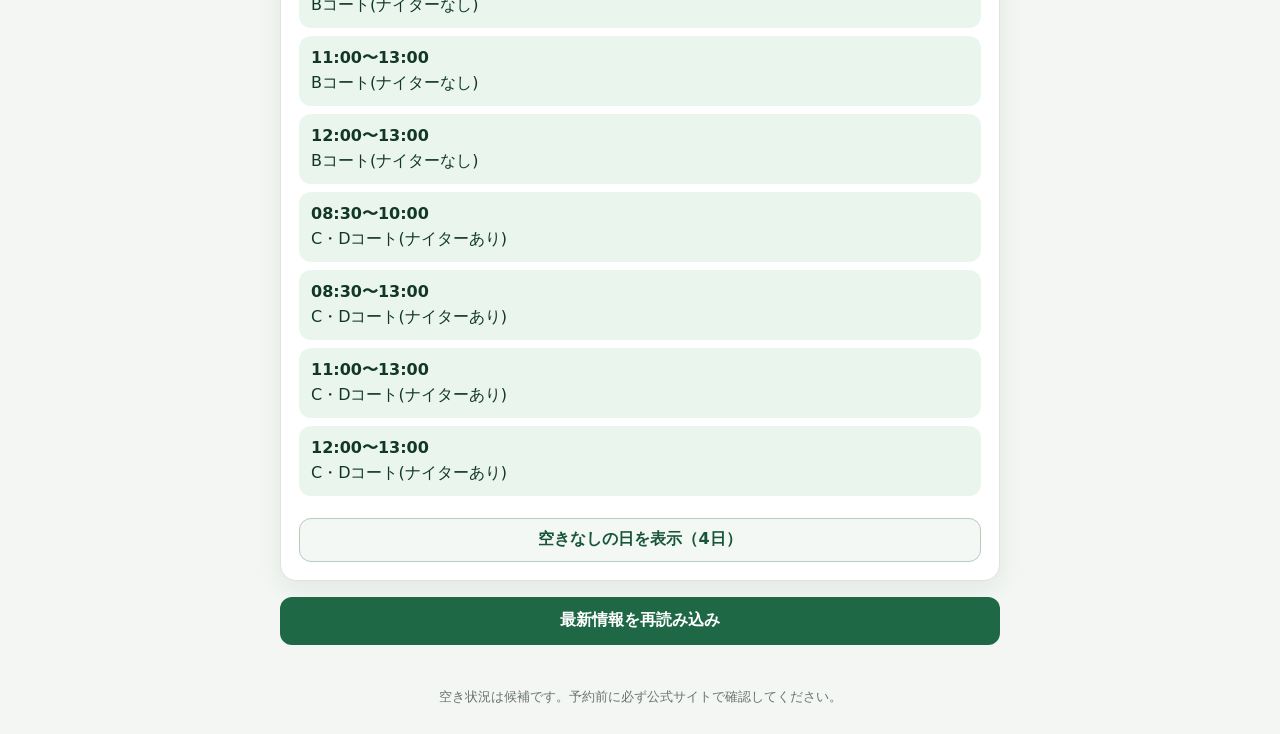
==== commit d71975c6: "feat: improve persistent session user experience" ====
--- a/index.html
+++ b/index.html
@@ -22,6 +22,20 @@
       }
       h1 { margin: 0 0 8px; font-size: clamp(1.45rem, 6vw, 2rem); }
       header p { margin: 0; color: #dcebe1; line-height: 1.6; }
+      header .account-navigation { margin-top: 16px; }
+      .account-navigation a {
+        display: inline-flex;
+        align-items: center;
+        min-height: 44px;
+        border: 1px solid rgb(255 255 255 / 55%);
+        border-radius: 999px;
+        padding: 8px 16px;
+        color: #12372a;
+        background: white;
+        font-weight: 700;
+        text-decoration: none;
+      }
+      .account-navigation a:hover { background: #e8f3eb; }
       main { width: min(calc(100% - 28px), 720px); margin: 20px auto 44px; }
       .summary, .facility, .notice {
         min-width: 0;
@@ -117,7 +131,10 @@
       }
       button:hover { background: #18583a; }
       button:disabled { cursor: wait; opacity: .7; }
-      button:focus-visible, .slot:focus-visible { outline: 3px solid #e1a72f; outline-offset: 3px; }
+      button:focus-visible, .slot:focus-visible, .account-navigation a:focus-visible {
+        outline: 3px solid #e1a72f;
+        outline-offset: 3px;
+      }
       .empty-days-toggle {
         min-height: 44px;
         margin-top: 8px;
@@ -138,6 +155,9 @@
     <header>
       <h1>鹿児島テニス空き情報</h1>
       <p>直近15日間の土日祝、8:00〜13:00の空き候補を表示します。</p>
+      <p class="account-navigation">
+        <a href="account/index.html">マイページ</a>
+      </p>
     </header>
     <main>
       <section class="summary">
